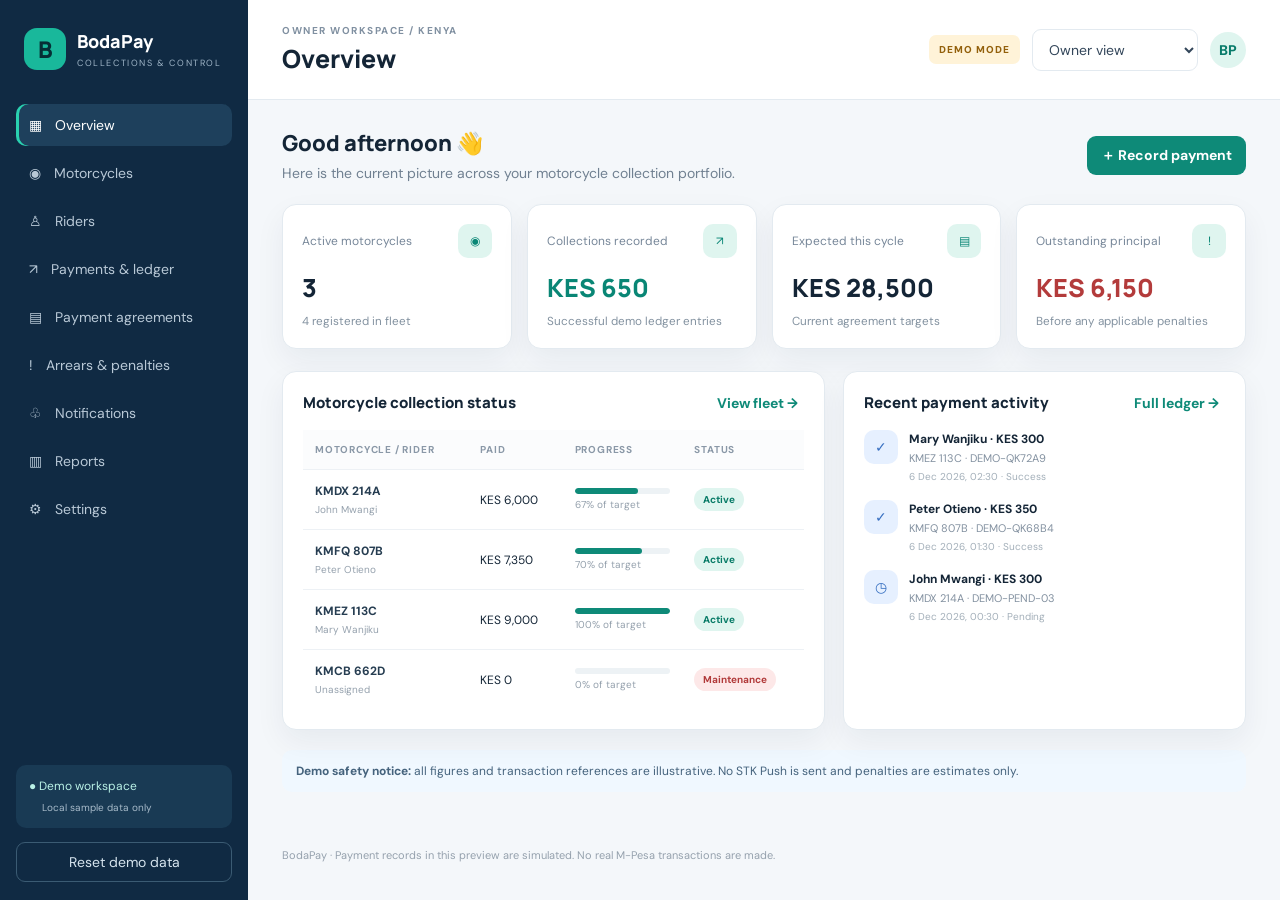
==== frontend/index.html @ 89fa3909 "Refresh BodaPay script cache version" ====
<!doctype html><html lang="en"><head><meta charset="utf-8"><meta name="viewport" content="width=device-width,initial-scale=1"><meta name="theme-color" content="#102a43"><title>BodaPay | Rider & Owner Management</title><link rel="manifest" href="manifest.webmanifest"><link rel="stylesheet" href="styles.css"></head><body><div class="app"><aside class="sidebar"><div class="brand"><span class="brand-icon">B</span><div><strong>BodaPay</strong><small>COLLECTIONS & CONTROL</small></div></div><nav><button class="nav active" data-page="overview">▦ <span>Overview</span></button><button class="nav" data-page="motorcycles">◉ <span>Motorcycles</span></button><button class="nav" data-page="riders">♙ <span>Riders</span></button><button class="nav" data-page="payments">↗ <span>Payments & ledger</span></button><button class="nav" data-page="agreements">▤ <span>Payment agreements</span></button><button class="nav" data-page="arrears">! <span>Arrears & penalties</span></button><button class="nav" data-page="notifications">♧ <span>Notifications</span></button><button class="nav" data-page="reports">▥ <span>Reports</span></button><button class="nav" data-page="settings">⚙ <span>Settings</span></button></nav><div class="sidebar-bottom"><div class="secure">● Demo workspace<br><small>Local sample data only</small></div><button id="resetDemo" class="reset">Reset demo data</button></div></aside><main class="main"><header class="topbar"><button class="menu" id="menu">☰</button><div><div class="eyebrow">OWNER WORKSPACE / KENYA</div><h1 id="pageTitle">Overview</h1></div><div class="top-actions"><span class="demo-pill">DEMO MODE</span><select id="roleSwitch" aria-label="Preview role"><option value="owner">Owner view</option><option value="rider">Rider view</option><option value="admin">Administrator view</option></select><div class="avatar">BP</div></div></header><section id="content" class="content"></section><footer>BodaPay · Payment records in this preview are simulated. No real M-Pesa transactions are made.</footer></main></div><div id="toast" class="toast" role="status"></div><dialog id="modal"><form method="dialog" id="modalForm"><div class="modal-head"><h2 id="modalTitle">Add record</h2><button class="icon-btn" value="cancel" aria-label="Close">×</button></div><div id="modalFields" class="modal-fields"></div><div class="modal-actions"><button class="btn secondary" value="cancel">Cancel</button><button class="btn primary" id="modalSave" value="default">Save record</button></div></form></dialog><script src="app-fixed.js?v=20261024-4"></script></body></html>
---- frontend/styles.css ----
@import url('https://fonts.googleapis.com/css2?family=DM+Sans:wght@400;500;600;700&family=Manrope:wght@400;500;600;700;800&display=swap');:root{--ink:#142536;--muted:#708091;--line:#e3eaf0;--bg:#f4f7fa;--white:#fff;--navy:#102a43;--teal:#0e8a78;--mint:#dff5ef;--amber:#fff0d3;--red:#fde8e8;--blue:#e6f0ff;--shadow:0 12px 30px rgba(16,42,67,.06)}*{box-sizing:border-box}body{margin:0;background:var(--bg);color:var(--ink);font:14px 'DM Sans',sans-serif}button,input,select,textarea{font:inherit}button{cursor:pointer}.app{display:flex;min-height:100vh}.sidebar{width:248px;flex-shrink:0;background:var(--navy);color:white;padding:28px 16px 18px;display:flex;flex-direction:column;gap:34px}.brand{display:flex;align-items:center;gap:11px;padding:0 8px}.brand-icon{width:42px;height:42px;border-radius:13px;background:#19b89b;color:#062e35;display:grid;place-items:center;font:800 23px Manrope}.brand strong{display:block;font:800 18px Manrope}.brand small{display:block;font-size:9px;letter-spacing:1.6px;color:#9fb5c7;margin-top:4px}.sidebar nav{display:grid;gap:6px}.nav{display:flex;align-items:center;gap:13px;text-align:left;border:0;border-radius:10px;background:transparent;color:#b9c9d7;padding:12px 13px}.nav:hover,.nav.active{background:#1e405c;color:#fff}.nav.active{box-shadow:inset 3px 0 #29d1b0}.sidebar-bottom{margin-top:auto;display:grid;gap:14px}.secure{background:#193a54;border-radius:10px;padding:13px;font-size:12px;color:#b9f1e6}.secure small{display:inline-block;margin:7px 0 0 13px;color:#a8bbca}.reset{border:1px solid #3b5b73;background:transparent;color:#d6e4ee;padding:10px;border-radius:9px}.main{min-width:0;flex:1}.topbar{min-height:100px;padding:20px 34px;background:#fff;border-bottom:1px solid var(--line);display:flex;align-items:center;gap:18px}.topbar h1{margin:4px 0 0;font:800 25px Manrope}.eyebrow{font-size:10px;letter-spacing:1.5px;color:#8090a1;font-weight:700}.top-actions{margin-left:auto;display:flex;align-items:center;gap:12px}.demo-pill{font-size:10px;font-weight:800;letter-spacing:1px;padding:8px 10px;border-radius:7px;background:#fff3d8;color:#93600b}.top-actions select{border:1px solid var(--line);background:white;border-radius:9px;padding:10px 12px;color:#33465a}.avatar{width:36px;height:36px;display:grid;place-items:center;border-radius:50%;background:#dff5ef;color:#087b6a;font-weight:800}.menu{display:none;border:0;background:transparent;font-size:20px}.content{padding:28px 34px;max-width:1500px;margin:auto}footer{padding:10px 34px 22px;color:#95a1ad;font-size:11px}.welcome{display:flex;justify-content:space-between;align-items:center;margin-bottom:22px;gap:16px}.welcome h2{font:800 22px Manrope;margin:0 0 6px}.welcome p{margin:0;color:var(--muted)}.btn{border:0;border-radius:9px;padding:10px 14px;font-weight:700}.primary{background:var(--teal);color:white}.primary:hover{background:#097663}.secondary{background:#eef3f7;color:#33495d;border:1px solid var(--line)}.danger{background:#fff0f0;color:#b33636;border:1px solid #f7d4d4}.cards{display:grid;grid-template-columns:repeat(4,minmax(0,1fr));gap:15px;margin-bottom:22px}.stat,.panel{background:#fff;border:1px solid var(--line);border-radius:14px;box-shadow:var(--shadow)}.stat{padding:19px}.stat-head{display:flex;justify-content:space-between;align-items:center;color:#778799;font-size:12px}.stat-icon{width:34px;height:34px;border-radius:10px;display:grid;place-items:center;background:var(--mint);color:#098675}.stat strong{display:block;font:800 25px Manrope;margin:12px 0 6px}.stat small{color:#8392a0}.positive{color:#098675!important}.negative{color:#b33b3b!important}.grid2{display:grid;grid-template-columns:1.35fr 1fr;gap:18px;margin-bottom:20px}.panel{padding:20px;min-width:0}.panel-head{display:flex;align-items:center;justify-content:space-between;gap:10px;margin-bottom:17px}.panel h3{margin:0;font:800 15px Manrope}.panel-sub{color:#81909f;font-size:12px;margin-top:5px}.text-link{background:transparent;border:0;color:var(--teal);font-weight:700}.bars{height:174px;display:flex;align-items:end;gap:13px;padding:10px 5px 0;border-bottom:1px solid var(--line)}.bar-item{flex:1;display:flex;flex-direction:column;align-items:center;justify-content:end;height:100%;gap:8px;color:#8795a4;font-size:10px}.bar-stack{height:calc(100% - 25px);width:100%;display:flex;align-items:end;justify-content:center;gap:4px}.bar{width:24%;min-width:9px;border-radius:5px 5px 0 0;background:#b8eadf}.bar.strong{background:var(--teal)}.legend{display:flex;gap:16px;margin-top:13px;font-size:11px;color:#7b8a99}.dot{display:inline-block;width:8px;height:8px;border-radius:50%;background:var(--teal);margin-right:5px}.dot.pale{background:#b8eadf}.activity{display:grid;gap:17px}.activity-row{display:flex;gap:11px;align-items:flex-start}.activity-icon{width:34px;height:34px;border-radius:10px;display:grid;place-items:center;flex-shrink:0;background:var(--blue);color:#356ec0}.activity-row strong{display:block;font-size:12px;margin:1px 0 4px}.activity-row p{margin:0;color:#8391a0;font-size:11px}.activity-row time{display:block;color:#a3afb9;font-size:10px;margin-top:5px}.table-wrap{overflow:auto}table{border-collapse:collapse;width:100%;white-space:nowrap}th{text-align:left;color:#8a98a7;font-size:10px;letter-spacing:.8px;text-transform:uppercase;font-weight:700;background:#fbfcfd}td,th{padding:13px 12px;border-bottom:1px solid #edf1f5}td{font-size:12px}tbody tr:last-child td{border-bottom:0}.cell-title{font-weight:700;color:#263d51}.cell-sub{color:#95a1ad;font-size:10px;margin-top:4px}.status{display:inline-flex;align-items:center;border-radius:20px;padding:5px 9px;font-weight:700;font-size:10px}.status.paid,.status.active,.status.success{background:var(--mint);color:#087b67}.status.pending,.status.due{background:var(--amber);color:#94620b}.status.failed,.status.overdue,.status.inactive{background:var(--red);color:#b13a3a}.toolbar{display:flex;gap:10px;align-items:center;flex-wrap:wrap;margin-bottom:16px}.search{min-width:180px;flex:1;max-width:330px;border:1px solid var(--line);padding:11px 13px;border-radius:9px;background:#fff}.filter{border:1px solid var(--line);background:#fff;padding:10px;border-radius:9px;color:#536679}.notice{padding:13px 14px;border-radius:10px;background:#f0f8ff;color:#45637d;font-size:12px;margin-bottom:18px}.empty{text-align:center;padding:32px;color:#8794a2}.progress{background:#edf2f5;height:6px;border-radius:20px;overflow:hidden;min-width:80px}.progress span{display:block;height:100%;background:var(--teal);border-radius:20px}.split{display:grid;grid-template-columns:1fr 1fr;gap:16px}.field{display:grid;gap:7px;margin-bottom:13px}.field label{font-size:12px;font-weight:700;color:#4d6072}.field input,.field select,.field textarea{border:1px solid #dce5eb;border-radius:8px;padding:11px;background:white;min-width:0;width:100%;color:#243b50}.field textarea{min-height:80px;resize:vertical}.settings-row{display:flex;justify-content:space-between;gap:18px;align-items:center;padding:15px 0;border-bottom:1px solid #edf1f5}.settings-row:last-child{border:0}.settings-row strong{display:block;font-size:13px}.settings-row p{margin:5px 0 0;color:#8693a1;font-size:11px}.modal-head{display:flex;justify-content:space-between;align-items:center}.modal-head h2{font:800 20px Manrope;margin:0}.icon-btn{border:0;background:#eff3f6;border-radius:8px;font-size:20px;width:34px;height:34px}.modal-fields{padding:20px 0}.modal-actions{display:flex;justify-content:flex-end;gap:10px}dialog{width:min(540px,calc(100vw - 26px));border:1px solid var(--line);border-radius:15px;padding:22px;box-shadow:0 24px 80px #13293c44}dialog::backdrop{background:#102a4377}.toast{position:fixed;bottom:24px;right:24px;max-width:340px;background:#173d53;color:white;padding:13px 17px;border-radius:10px;box-shadow:var(--shadow);display:none;z-index:10}.toast.show{display:block}.role-note{display:inline-block;background:#f1f5f8;border-radius:7px;padding:7px 9px;color:#667c8d;font-size:11px;margin-left:8px}.mini-kpi{display:flex;justify-content:space-between;gap:12px;padding:12px 0;border-bottom:1px solid #edf1f5}.mini-kpi:last-child{border:0}.receipt{max-width:520px;margin:auto;padding:25px;border:1px dashed #b8c6d0;border-radius:12px}.receipt h2{text-align:center}.receipt p{display:flex;justify-content:space-between;border-bottom:1px dotted #d6dfe6;padding:10px 0}.receipt b{font-weight:700}@media(max-width:1100px){.cards{grid-template-columns:repeat(2,minmax(0,1fr))}.grid2{grid-template-columns:1fr}.content{padding:24px}.topbar{padding:18px 24px}}@media(max-width:760px){.sidebar{position:fixed;z-index:5;top:0;bottom:0;left:-260px;transition:left .2s;box-shadow:10px 0 40px #102a4333}.sidebar.open{left:0}.menu{display:block}.topbar{height:auto;min-height:82px;padding:16px;gap:10px}.topbar h1{font-size:20px}.eyebrow{font-size:8px}.top-actions{gap:7px}.demo-pill{display:none}.top-actions select{max-width:125px;padding:8px;font-size:11px}.avatar{display:none}.content{padding:18px 14px}.welcome{align-items:flex-start;flex-direction:column}.cards{gap:10px}.stat{padding:14px}.stat strong{font-size:20px}.stat-head{font-size:10px}.stat-icon{width:29px;height:29px}.panel{padding:15px}.split{grid-template-columns:1fr}.footer,footer{padding:10px 14px 20px}.role-note{display:block;margin:8px 0 0}.bar-item{font-size:9px}}@media print{.sidebar,.topbar,.toolbar,.welcome>button,footer,.btn,.text-link{display:none!important}.content{padding:0}.panel,.stat{box-shadow:none;break-inside:avoid}.app{display:block}.main{width:100%}}
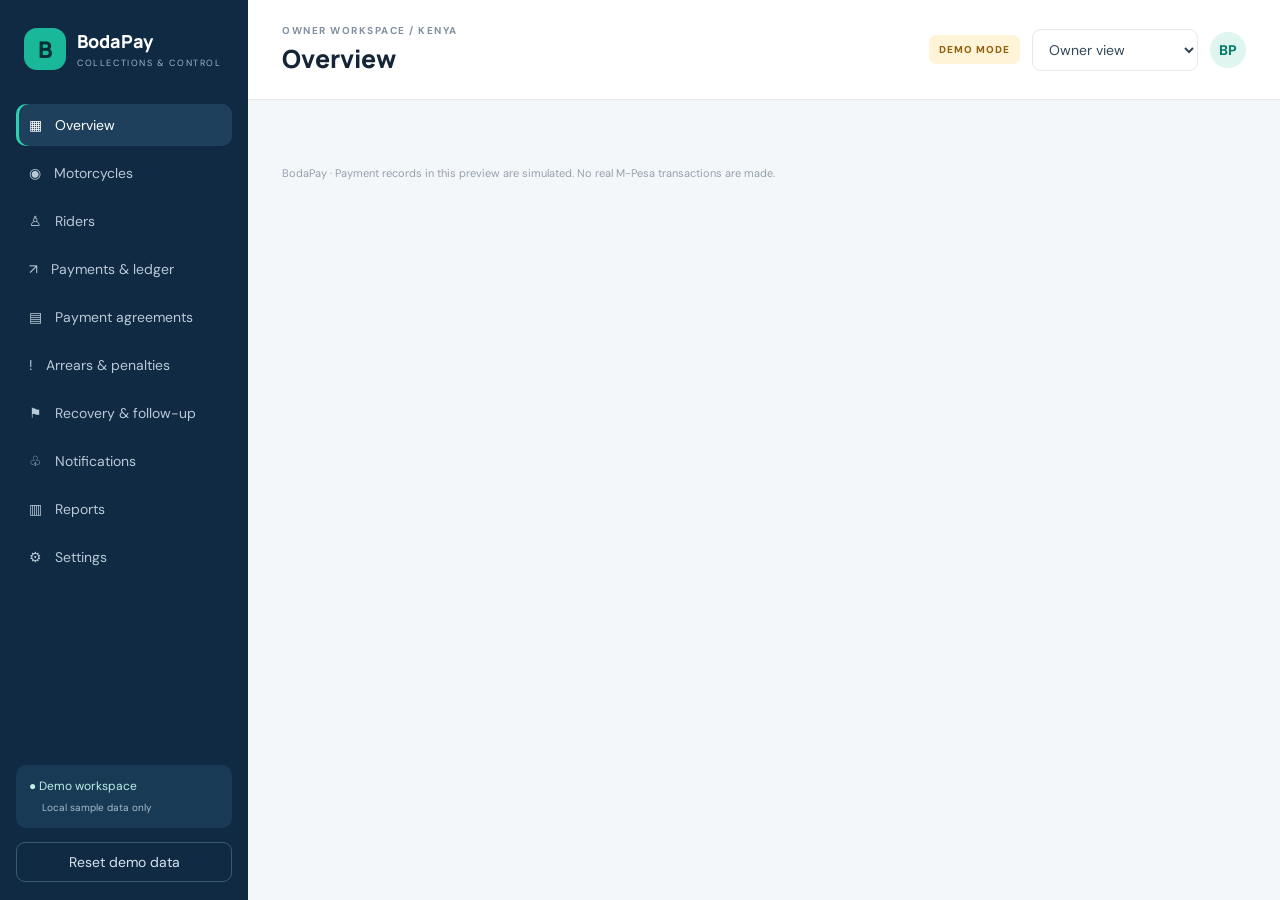
==== commit cf502303: "Complete demo recovery and follow-up workflow" ====
--- a/frontend/index.html
+++ b/frontend/index.html
@@ -1 +1 @@
-<!doctype html><html lang="en"><head><meta charset="utf-8"><meta name="viewport" content="width=device-width,initial-scale=1"><meta name="theme-color" content="#102a43"><title>BodaPay | Rider & Owner Management</title><link rel="manifest" href="manifest.webmanifest"><link rel="stylesheet" href="styles.css"></head><body><div class="app"><aside class="sidebar"><div class="brand"><span class="brand-icon">B</span><div><strong>BodaPay</strong><small>COLLECTIONS & CONTROL</small></div></div><nav><button class="nav active" data-page="overview">▦ <span>Overview</span></button><button class="nav" data-page="motorcycles">◉ <span>Motorcycles</span></button><button class="nav" data-page="riders">♙ <span>Riders</span></button><button class="nav" data-page="payments">↗ <span>Payments & ledger</span></button><button class="nav" data-page="agreements">▤ <span>Payment agreements</span></button><button class="nav" data-page="arrears">! <span>Arrears & penalties</span></button><button class="nav" data-page="notifications">♧ <span>Notifications</span></button><button class="nav" data-page="reports">▥ <span>Reports</span></button><button class="nav" data-page="settings">⚙ <span>Settings</span></button></nav><div class="sidebar-bottom"><div class="secure">● Demo workspace<br><small>Local sample data only</small></div><button id="resetDemo" class="reset">Reset demo data</button></div></aside><main class="main"><header class="topbar"><button class="menu" id="menu">☰</button><div><div class="eyebrow">OWNER WORKSPACE / KENYA</div><h1 id="pageTitle">Overview</h1></div><div class="top-actions"><span class="demo-pill">DEMO MODE</span><select id="roleSwitch" aria-label="Preview role"><option value="owner">Owner view</option><option value="rider">Rider view</option><option value="admin">Administrator view</option></select><div class="avatar">BP</div></div></header><section id="content" class="content"></section><footer>BodaPay · Payment records in this preview are simulated. No real M-Pesa transactions are made.</footer></main></div><div id="toast" class="toast" role="status"></div><dialog id="modal"><form method="dialog" id="modalForm"><div class="modal-head"><h2 id="modalTitle">Add record</h2><button class="icon-btn" value="cancel" aria-label="Close">×</button></div><div id="modalFields" class="modal-fields"></div><div class="modal-actions"><button class="btn secondary" value="cancel">Cancel</button><button class="btn primary" id="modalSave" value="default">Save record</button></div></form></dialog><script src="app-fixed.js?v=20261024-4"></script></body></html>+<!doctype html><html lang="en"><head><meta charset="utf-8"><meta name="viewport" content="width=device-width,initial-scale=1"><meta name="theme-color" content="#102a43"><title>BodaPay | Rider & Owner Management</title><link rel="manifest" href="manifest.webmanifest"><link rel="stylesheet" href="styles.css"></head><body><div class="app"><aside class="sidebar"><div class="brand"><span class="brand-icon">B</span><div><strong>BodaPay</strong><small>COLLECTIONS & CONTROL</small></div></div><nav><button class="nav active" data-page="overview">▦ <span>Overview</span></button><button class="nav" data-page="motorcycles">◉ <span>Motorcycles</span></button><button class="nav" data-page="riders">♙ <span>Riders</span></button><button class="nav" data-page="payments">↗ <span>Payments & ledger</span></button><button class="nav" data-page="agreements">▤ <span>Payment agreements</span></button><button class="nav" data-page="arrears">! <span>Arrears & penalties</span></button><button class="nav" data-page="recovery">⚑ <span>Recovery & follow-up</span></button><button class="nav" data-page="notifications">♧ <span>Notifications</span></button><button class="nav" data-page="reports">▥ <span>Reports</span></button><button class="nav" data-page="settings">⚙ <span>Settings</span></button></nav><div class="sidebar-bottom"><div class="secure">● Demo workspace<br><small>Local sample data only</small></div><button id="resetDemo" class="reset">Reset demo data</button></div></aside><main class="main"><header class="topbar"><button class="menu" id="menu">☰</button><div><div class="eyebrow">OWNER WORKSPACE / KENYA</div><h1 id="pageTitle">Overview</h1></div><div class="top-actions"><span class="demo-pill">DEMO MODE</span><select id="roleSwitch" aria-label="Preview role"><option value="owner">Owner view</option><option value="rider">Rider view</option><option value="admin">Administrator view</option></select><div class="avatar">BP</div></div></header><section id="content" class="content"></section><footer>BodaPay · Payment records in this preview are simulated. No real M-Pesa transactions are made.</footer></main></div><div id="toast" class="toast" role="status"></div><dialog id="modal"><form method="dialog" id="modalForm"><div class="modal-head"><h2 id="modalTitle">Add record</h2><button class="icon-btn" value="cancel" aria-label="Close">×</button></div><div id="modalFields" class="modal-fields"></div><div class="modal-actions"><button class="btn secondary" value="cancel">Cancel</button><button class="btn primary" id="modalSave" value="default">Save record</button></div></form></dialog><script src="app-fixed.js?v=20261024-7"></script></body></html>
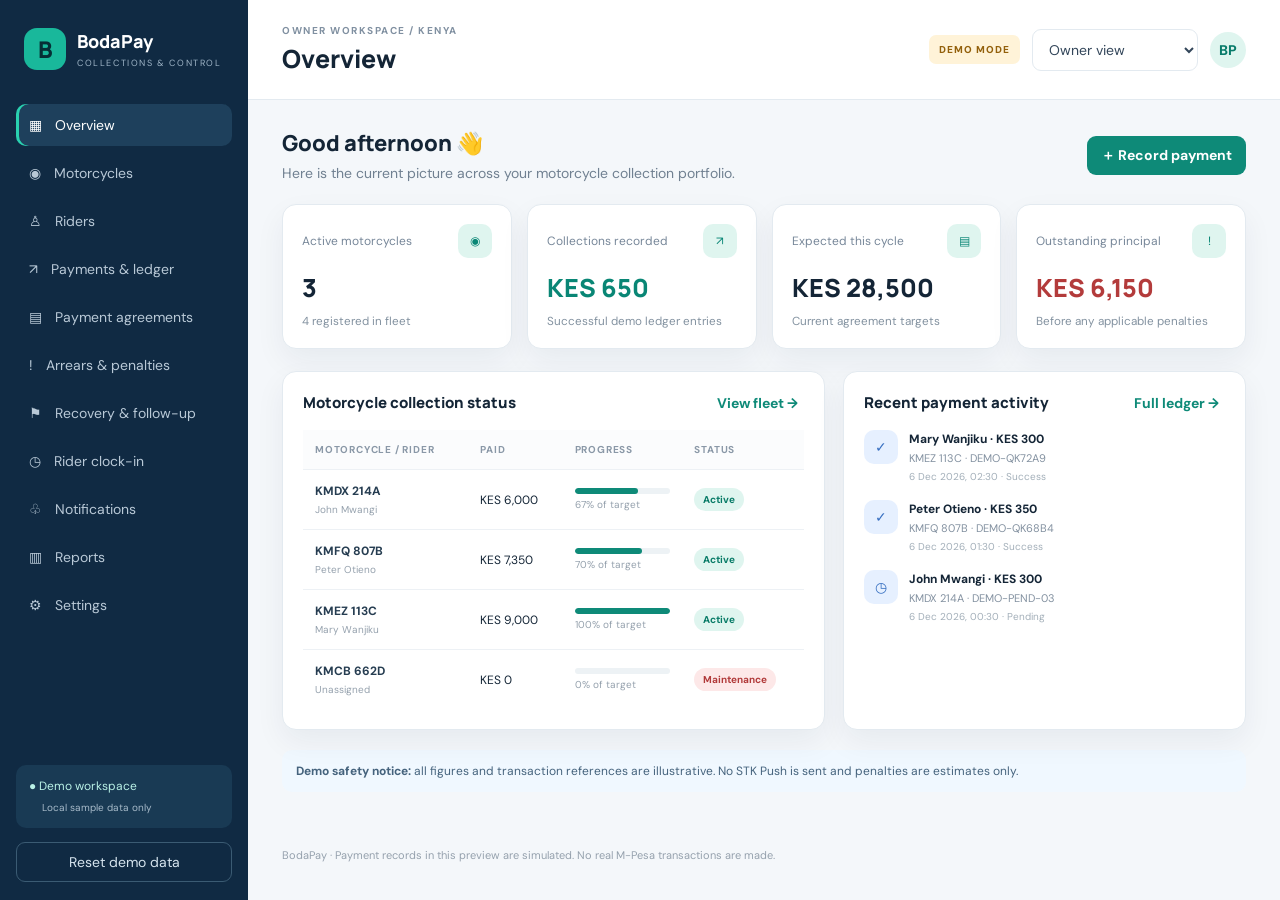
==== commit bee67a2d: "Add rider clock-in and clock-out demo attendance" ====
--- a/frontend/index.html
+++ b/frontend/index.html
@@ -1 +1 @@
-<!doctype html><html lang="en"><head><meta charset="utf-8"><meta name="viewport" content="width=device-width,initial-scale=1"><meta name="theme-color" content="#102a43"><title>BodaPay | Rider & Owner Management</title><link rel="manifest" href="manifest.webmanifest"><link rel="stylesheet" href="styles.css"></head><body><div class="app"><aside class="sidebar"><div class="brand"><span class="brand-icon">B</span><div><strong>BodaPay</strong><small>COLLECTIONS & CONTROL</small></div></div><nav><button class="nav active" data-page="overview">▦ <span>Overview</span></button><button class="nav" data-page="motorcycles">◉ <span>Motorcycles</span></button><button class="nav" data-page="riders">♙ <span>Riders</span></button><button class="nav" data-page="payments">↗ <span>Payments & ledger</span></button><button class="nav" data-page="agreements">▤ <span>Payment agreements</span></button><button class="nav" data-page="arrears">! <span>Arrears & penalties</span></button><button class="nav" data-page="recovery">⚑ <span>Recovery & follow-up</span></button><button class="nav" data-page="notifications">♧ <span>Notifications</span></button><button class="nav" data-page="reports">▥ <span>Reports</span></button><button class="nav" data-page="settings">⚙ <span>Settings</span></button></nav><div class="sidebar-bottom"><div class="secure">● Demo workspace<br><small>Local sample data only</small></div><button id="resetDemo" class="reset">Reset demo data</button></div></aside><main class="main"><header class="topbar"><button class="menu" id="menu">☰</button><div><div class="eyebrow">OWNER WORKSPACE / KENYA</div><h1 id="pageTitle">Overview</h1></div><div class="top-actions"><span class="demo-pill">DEMO MODE</span><select id="roleSwitch" aria-label="Preview role"><option value="owner">Owner view</option><option value="rider">Rider view</option><option value="admin">Administrator view</option></select><div class="avatar">BP</div></div></header><section id="content" class="content"></section><footer>BodaPay · Payment records in this preview are simulated. No real M-Pesa transactions are made.</footer></main></div><div id="toast" class="toast" role="status"></div><dialog id="modal"><form method="dialog" id="modalForm"><div class="modal-head"><h2 id="modalTitle">Add record</h2><button class="icon-btn" value="cancel" aria-label="Close">×</button></div><div id="modalFields" class="modal-fields"></div><div class="modal-actions"><button class="btn secondary" value="cancel">Cancel</button><button class="btn primary" id="modalSave" value="default">Save record</button></div></form></dialog><script src="app-fixed.js?v=20261024-7"></script></body></html>+<!doctype html><html lang="en"><head><meta charset="utf-8"><meta name="viewport" content="width=device-width,initial-scale=1"><meta name="theme-color" content="#102a43"><title>BodaPay | Rider & Owner Management</title><link rel="manifest" href="manifest.webmanifest"><link rel="stylesheet" href="styles.css"></head><body><div class="app"><aside class="sidebar"><div class="brand"><span class="brand-icon">B</span><div><strong>BodaPay</strong><small>COLLECTIONS & CONTROL</small></div></div><nav><button class="nav active" data-page="overview">▦ <span>Overview</span></button><button class="nav" data-page="motorcycles">◉ <span>Motorcycles</span></button><button class="nav" data-page="riders">♙ <span>Riders</span></button><button class="nav" data-page="payments">↗ <span>Payments & ledger</span></button><button class="nav" data-page="agreements">▤ <span>Payment agreements</span></button><button class="nav" data-page="arrears">! <span>Arrears & penalties</span></button><button class="nav" data-page="recovery">⚑ <span>Recovery & follow-up</span></button><button class="nav" data-page="attendance">◷ <span>Rider clock-in</span></button><button class="nav" data-page="notifications">♧ <span>Notifications</span></button><button class="nav" data-page="reports">▥ <span>Reports</span></button><button class="nav" data-page="settings">⚙ <span>Settings</span></button></nav><div class="sidebar-bottom"><div class="secure">● Demo workspace<br><small>Local sample data only</small></div><button id="resetDemo" class="reset">Reset demo data</button></div></aside><main class="main"><header class="topbar"><button class="menu" id="menu">☰</button><div><div class="eyebrow">OWNER WORKSPACE / KENYA</div><h1 id="pageTitle">Overview</h1></div><div class="top-actions"><span class="demo-pill">DEMO MODE</span><select id="roleSwitch" aria-label="Preview role"><option value="owner">Owner view</option><option value="rider">Rider view</option><option value="admin">Administrator view</option></select><div class="avatar">BP</div></div></header><section id="content" class="content"></section><footer>BodaPay · Payment records in this preview are simulated. No real M-Pesa transactions are made.</footer></main></div><div id="toast" class="toast" role="status"></div><dialog id="modal"><form method="dialog" id="modalForm"><div class="modal-head"><h2 id="modalTitle">Add record</h2><button class="icon-btn" value="cancel" aria-label="Close">×</button></div><div id="modalFields" class="modal-fields"></div><div class="modal-actions"><button class="btn secondary" value="cancel">Cancel</button><button class="btn primary" id="modalSave" value="default">Save record</button></div></form></dialog><script src="app-fixed.js?v=20261024-8"></script></body></html>
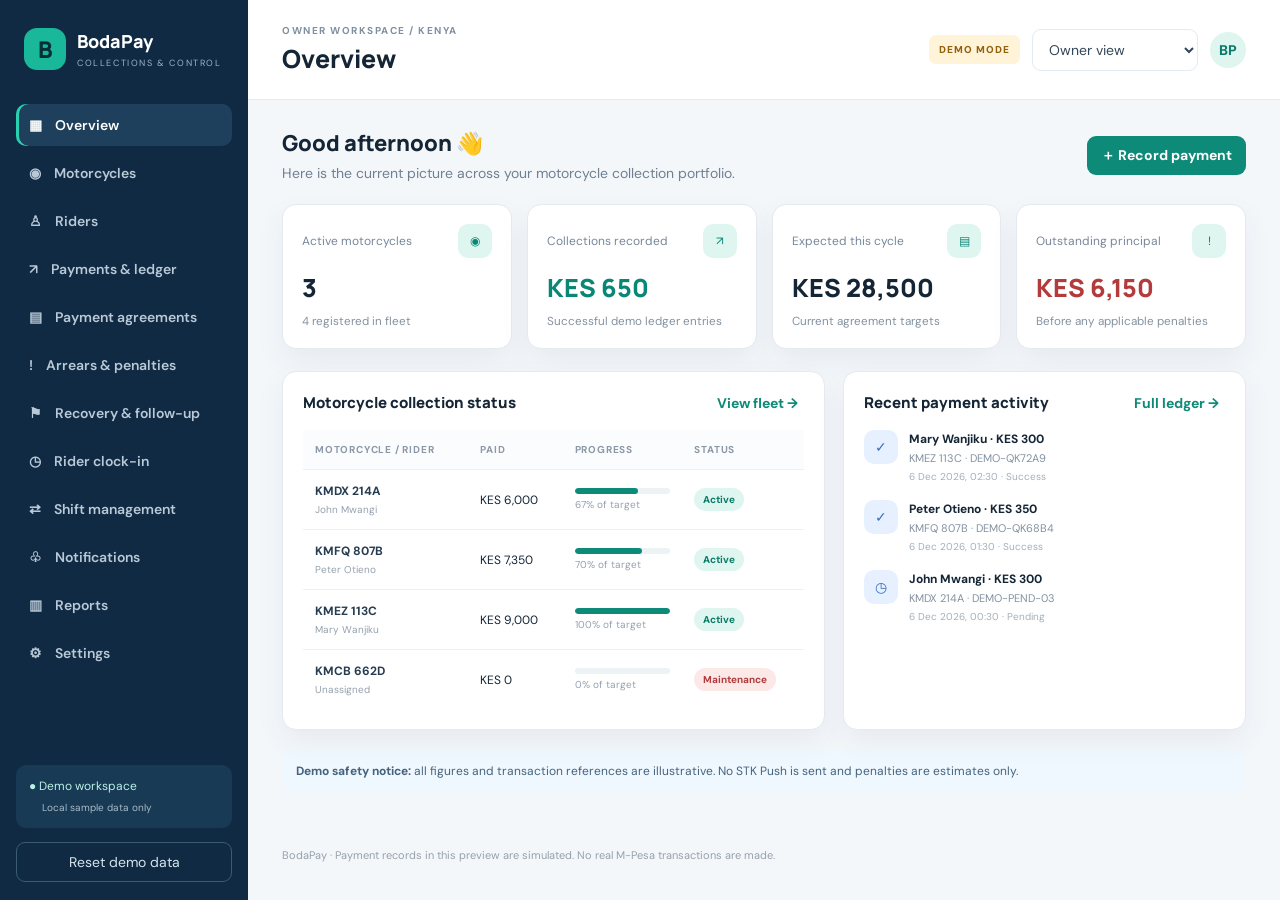
==== commit e4501de3: "Fix modal controls and add rider shift management" ====
--- a/frontend/index.html
+++ b/frontend/index.html
@@ -1 +1 @@
-<!doctype html><html lang="en"><head><meta charset="utf-8"><meta name="viewport" content="width=device-width,initial-scale=1"><meta name="theme-color" content="#102a43"><title>BodaPay | Rider & Owner Management</title><link rel="manifest" href="manifest.webmanifest"><link rel="stylesheet" href="styles.css"></head><body><div class="app"><aside class="sidebar"><div class="brand"><span class="brand-icon">B</span><div><strong>BodaPay</strong><small>COLLECTIONS & CONTROL</small></div></div><nav><button class="nav active" data-page="overview">▦ <span>Overview</span></button><button class="nav" data-page="motorcycles">◉ <span>Motorcycles</span></button><button class="nav" data-page="riders">♙ <span>Riders</span></button><button class="nav" data-page="payments">↗ <span>Payments & ledger</span></button><button class="nav" data-page="agreements">▤ <span>Payment agreements</span></button><button class="nav" data-page="arrears">! <span>Arrears & penalties</span></button><button class="nav" data-page="recovery">⚑ <span>Recovery & follow-up</span></button><button class="nav" data-page="attendance">◷ <span>Rider clock-in</span></button><button class="nav" data-page="notifications">♧ <span>Notifications</span></button><button class="nav" data-page="reports">▥ <span>Reports</span></button><button class="nav" data-page="settings">⚙ <span>Settings</span></button></nav><div class="sidebar-bottom"><div class="secure">● Demo workspace<br><small>Local sample data only</small></div><button id="resetDemo" class="reset">Reset demo data</button></div></aside><main class="main"><header class="topbar"><button class="menu" id="menu">☰</button><div><div class="eyebrow">OWNER WORKSPACE / KENYA</div><h1 id="pageTitle">Overview</h1></div><div class="top-actions"><span class="demo-pill">DEMO MODE</span><select id="roleSwitch" aria-label="Preview role"><option value="owner">Owner view</option><option value="rider">Rider view</option><option value="admin">Administrator view</option></select><div class="avatar">BP</div></div></header><section id="content" class="content"></section><footer>BodaPay · Payment records in this preview are simulated. No real M-Pesa transactions are made.</footer></main></div><div id="toast" class="toast" role="status"></div><dialog id="modal"><form method="dialog" id="modalForm"><div class="modal-head"><h2 id="modalTitle">Add record</h2><button class="icon-btn" value="cancel" aria-label="Close">×</button></div><div id="modalFields" class="modal-fields"></div><div class="modal-actions"><button class="btn secondary" value="cancel">Cancel</button><button class="btn primary" id="modalSave" value="default">Save record</button></div></form></dialog><script src="app-fixed.js?v=20261024-8"></script></body></html>+<!doctype html><html lang="en"><head><meta charset="utf-8"><meta name="viewport" content="width=device-width,initial-scale=1"><meta name="theme-color" content="#102a43"><title>BodaPay | Rider & Owner Management</title><link rel="manifest" href="manifest.webmanifest"><link rel="stylesheet" href="styles.css"></head><body><div class="app"><aside class="sidebar"><div class="brand"><span class="brand-icon">B</span><div><strong>BodaPay</strong><small>COLLECTIONS & CONTROL</small></div></div><nav><button class="nav active" data-page="overview">▦ <span>Overview</span></button><button class="nav" data-page="motorcycles">◉ <span>Motorcycles</span></button><button class="nav" data-page="riders">♙ <span>Riders</span></button><button class="nav" data-page="payments">↗ <span>Payments & ledger</span></button><button class="nav" data-page="agreements">▤ <span>Payment agreements</span></button><button class="nav" data-page="arrears">! <span>Arrears & penalties</span></button><button class="nav" data-page="recovery">⚑ <span>Recovery & follow-up</span></button><button class="nav" data-page="attendance">◷ <span>Rider clock-in</span></button><button class="nav" data-page="shifts">⇄ <span>Shift management</span></button><button class="nav" data-page="notifications">♧ <span>Notifications</span></button><button class="nav" data-page="reports">▥ <span>Reports</span></button><button class="nav" data-page="settings">⚙ <span>Settings</span></button></nav><div class="sidebar-bottom"><div class="secure">● Demo workspace<br><small>Local sample data only</small></div><button id="resetDemo" class="reset">Reset demo data</button></div></aside><main class="main"><header class="topbar"><button class="menu" id="menu">☰</button><div><div class="eyebrow">OWNER WORKSPACE / KENYA</div><h1 id="pageTitle">Overview</h1></div><div class="top-actions"><span class="demo-pill">DEMO MODE</span><select id="roleSwitch" aria-label="Preview role"><option value="owner">Owner view</option><option value="rider">Rider view</option><option value="admin">Administrator view</option></select><div class="avatar">BP</div></div></header><section id="content" class="content"></section><footer>BodaPay · Payment records in this preview are simulated. No real M-Pesa transactions are made.</footer></main></div><div id="toast" class="toast" role="status"></div><dialog id="modal"><form method="dialog" id="modalForm"><div class="modal-head"><h2 id="modalTitle">Add record</h2><button type="button" class="icon-btn" onclick="closeModal()" aria-label="Close">×</button></div><div id="modalFields" class="modal-fields"></div><div class="modal-actions"><button type="button" class="btn secondary" onclick="closeModal()">Cancel</button><button class="btn primary" id="modalSave" value="default">Save record</button></div></form></dialog><script src="app-fixed.js?v=20261024-8"></script></body></html>
--- a/frontend/styles.css
+++ b/frontend/styles.css
@@ -1 +1,6 @@
-@import url('https://fonts.googleapis.com/css2?family=DM+Sans:wght@400;500;600;700&family=Manrope:wght@400;500;600;700;800&display=swap');:root{--ink:#142536;--muted:#708091;--line:#e3eaf0;--bg:#f4f7fa;--white:#fff;--navy:#102a43;--teal:#0e8a78;--mint:#dff5ef;--amber:#fff0d3;--red:#fde8e8;--blue:#e6f0ff;--shadow:0 12px 30px rgba(16,42,67,.06)}*{box-sizing:border-box}body{margin:0;background:var(--bg);color:var(--ink);font:14px 'DM Sans',sans-serif}button,input,select,textarea{font:inherit}button{cursor:pointer}.app{display:flex;min-height:100vh}.sidebar{width:248px;flex-shrink:0;background:var(--navy);color:white;padding:28px 16px 18px;display:flex;flex-direction:column;gap:34px}.brand{display:flex;align-items:center;gap:11px;padding:0 8px}.brand-icon{width:42px;height:42px;border-radius:13px;background:#19b89b;color:#062e35;display:grid;place-items:center;font:800 23px Manrope}.brand strong{display:block;font:800 18px Manrope}.brand small{display:block;font-size:9px;letter-spacing:1.6px;color:#9fb5c7;margin-top:4px}.sidebar nav{display:grid;gap:6px}.nav{display:flex;align-items:center;gap:13px;text-align:left;border:0;border-radius:10px;background:transparent;color:#b9c9d7;padding:12px 13px}.nav:hover,.nav.active{background:#1e405c;color:#fff}.nav.active{box-shadow:inset 3px 0 #29d1b0}.sidebar-bottom{margin-top:auto;display:grid;gap:14px}.secure{background:#193a54;border-radius:10px;padding:13px;font-size:12px;color:#b9f1e6}.secure small{display:inline-block;margin:7px 0 0 13px;color:#a8bbca}.reset{border:1px solid #3b5b73;background:transparent;color:#d6e4ee;padding:10px;border-radius:9px}.main{min-width:0;flex:1}.topbar{min-height:100px;padding:20px 34px;background:#fff;border-bottom:1px solid var(--line);display:flex;align-items:center;gap:18px}.topbar h1{margin:4px 0 0;font:800 25px Manrope}.eyebrow{font-size:10px;letter-spacing:1.5px;color:#8090a1;font-weight:700}.top-actions{margin-left:auto;display:flex;align-items:center;gap:12px}.demo-pill{font-size:10px;font-weight:800;letter-spacing:1px;padding:8px 10px;border-radius:7px;background:#fff3d8;color:#93600b}.top-actions select{border:1px solid var(--line);background:white;border-radius:9px;padding:10px 12px;color:#33465a}.avatar{width:36px;height:36px;display:grid;place-items:center;border-radius:50%;background:#dff5ef;color:#087b6a;font-weight:800}.menu{display:none;border:0;background:transparent;font-size:20px}.content{padding:28px 34px;max-width:1500px;margin:auto}footer{padding:10px 34px 22px;color:#95a1ad;font-size:11px}.welcome{display:flex;justify-content:space-between;align-items:center;margin-bottom:22px;gap:16px}.welcome h2{font:800 22px Manrope;margin:0 0 6px}.welcome p{margin:0;color:var(--muted)}.btn{border:0;border-radius:9px;padding:10px 14px;font-weight:700}.primary{background:var(--teal);color:white}.primary:hover{background:#097663}.secondary{background:#eef3f7;color:#33495d;border:1px solid var(--line)}.danger{background:#fff0f0;color:#b33636;border:1px solid #f7d4d4}.cards{display:grid;grid-template-columns:repeat(4,minmax(0,1fr));gap:15px;margin-bottom:22px}.stat,.panel{background:#fff;border:1px solid var(--line);border-radius:14px;box-shadow:var(--shadow)}.stat{padding:19px}.stat-head{display:flex;justify-content:space-between;align-items:center;color:#778799;font-size:12px}.stat-icon{width:34px;height:34px;border-radius:10px;display:grid;place-items:center;background:var(--mint);color:#098675}.stat strong{display:block;font:800 25px Manrope;margin:12px 0 6px}.stat small{color:#8392a0}.positive{color:#098675!important}.negative{color:#b33b3b!important}.grid2{display:grid;grid-template-columns:1.35fr 1fr;gap:18px;margin-bottom:20px}.panel{padding:20px;min-width:0}.panel-head{display:flex;align-items:center;justify-content:space-between;gap:10px;margin-bottom:17px}.panel h3{margin:0;font:800 15px Manrope}.panel-sub{color:#81909f;font-size:12px;margin-top:5px}.text-link{background:transparent;border:0;color:var(--teal);font-weight:700}.bars{height:174px;display:flex;align-items:end;gap:13px;padding:10px 5px 0;border-bottom:1px solid var(--line)}.bar-item{flex:1;display:flex;flex-direction:column;align-items:center;justify-content:end;height:100%;gap:8px;color:#8795a4;font-size:10px}.bar-stack{height:calc(100% - 25px);width:100%;display:flex;align-items:end;justify-content:center;gap:4px}.bar{width:24%;min-width:9px;border-radius:5px 5px 0 0;background:#b8eadf}.bar.strong{background:var(--teal)}.legend{display:flex;gap:16px;margin-top:13px;font-size:11px;color:#7b8a99}.dot{display:inline-block;width:8px;height:8px;border-radius:50%;background:var(--teal);margin-right:5px}.dot.pale{background:#b8eadf}.activity{display:grid;gap:17px}.activity-row{display:flex;gap:11px;align-items:flex-start}.activity-icon{width:34px;height:34px;border-radius:10px;display:grid;place-items:center;flex-shrink:0;background:var(--blue);color:#356ec0}.activity-row strong{display:block;font-size:12px;margin:1px 0 4px}.activity-row p{margin:0;color:#8391a0;font-size:11px}.activity-row time{display:block;color:#a3afb9;font-size:10px;margin-top:5px}.table-wrap{overflow:auto}table{border-collapse:collapse;width:100%;white-space:nowrap}th{text-align:left;color:#8a98a7;font-size:10px;letter-spacing:.8px;text-transform:uppercase;font-weight:700;background:#fbfcfd}td,th{padding:13px 12px;border-bottom:1px solid #edf1f5}td{font-size:12px}tbody tr:last-child td{border-bottom:0}.cell-title{font-weight:700;color:#263d51}.cell-sub{color:#95a1ad;font-size:10px;margin-top:4px}.status{display:inline-flex;align-items:center;border-radius:20px;padding:5px 9px;font-weight:700;font-size:10px}.status.paid,.status.active,.status.success{background:var(--mint);color:#087b67}.status.pending,.status.due{background:var(--amber);color:#94620b}.status.failed,.status.overdue,.status.inactive{background:var(--red);color:#b13a3a}.toolbar{display:flex;gap:10px;align-items:center;flex-wrap:wrap;margin-bottom:16px}.search{min-width:180px;flex:1;max-width:330px;border:1px solid var(--line);padding:11px 13px;border-radius:9px;background:#fff}.filter{border:1px solid var(--line);background:#fff;padding:10px;border-radius:9px;color:#536679}.notice{padding:13px 14px;border-radius:10px;background:#f0f8ff;color:#45637d;font-size:12px;margin-bottom:18px}.empty{text-align:center;padding:32px;color:#8794a2}.progress{background:#edf2f5;height:6px;border-radius:20px;overflow:hidden;min-width:80px}.progress span{display:block;height:100%;background:var(--teal);border-radius:20px}.split{display:grid;grid-template-columns:1fr 1fr;gap:16px}.field{display:grid;gap:7px;margin-bottom:13px}.field label{font-size:12px;font-weight:700;color:#4d6072}.field input,.field select,.field textarea{border:1px solid #dce5eb;border-radius:8px;padding:11px;background:white;min-width:0;width:100%;color:#243b50}.field textarea{min-height:80px;resize:vertical}.settings-row{display:flex;justify-content:space-between;gap:18px;align-items:center;padding:15px 0;border-bottom:1px solid #edf1f5}.settings-row:last-child{border:0}.settings-row strong{display:block;font-size:13px}.settings-row p{margin:5px 0 0;color:#8693a1;font-size:11px}.modal-head{display:flex;justify-content:space-between;align-items:center}.modal-head h2{font:800 20px Manrope;margin:0}.icon-btn{border:0;background:#eff3f6;border-radius:8px;font-size:20px;width:34px;height:34px}.modal-fields{padding:20px 0}.modal-actions{display:flex;justify-content:flex-end;gap:10px}dialog{width:min(540px,calc(100vw - 26px));border:1px solid var(--line);border-radius:15px;padding:22px;box-shadow:0 24px 80px #13293c44}dialog::backdrop{background:#102a4377}.toast{position:fixed;bottom:24px;right:24px;max-width:340px;background:#173d53;color:white;padding:13px 17px;border-radius:10px;box-shadow:var(--shadow);display:none;z-index:10}.toast.show{display:block}.role-note{display:inline-block;background:#f1f5f8;border-radius:7px;padding:7px 9px;color:#667c8d;font-size:11px;margin-left:8px}.mini-kpi{display:flex;justify-content:space-between;gap:12px;padding:12px 0;border-bottom:1px solid #edf1f5}.mini-kpi:last-child{border:0}.receipt{max-width:520px;margin:auto;padding:25px;border:1px dashed #b8c6d0;border-radius:12px}.receipt h2{text-align:center}.receipt p{display:flex;justify-content:space-between;border-bottom:1px dotted #d6dfe6;padding:10px 0}.receipt b{font-weight:700}@media(max-width:1100px){.cards{grid-template-columns:repeat(2,minmax(0,1fr))}.grid2{grid-template-columns:1fr}.content{padding:24px}.topbar{padding:18px 24px}}@media(max-width:760px){.sidebar{position:fixed;z-index:5;top:0;bottom:0;left:-260px;transition:left .2s;box-shadow:10px 0 40px #102a4333}.sidebar.open{left:0}.menu{display:block}.topbar{height:auto;min-height:82px;padding:16px;gap:10px}.topbar h1{font-size:20px}.eyebrow{font-size:8px}.top-actions{gap:7px}.demo-pill{display:none}.top-actions select{max-width:125px;padding:8px;font-size:11px}.avatar{display:none}.content{padding:18px 14px}.welcome{align-items:flex-start;flex-direction:column}.cards{gap:10px}.stat{padding:14px}.stat strong{font-size:20px}.stat-head{font-size:10px}.stat-icon{width:29px;height:29px}.panel{padding:15px}.split{grid-template-columns:1fr}.footer,footer{padding:10px 14px 20px}.role-note{display:block;margin:8px 0 0}.bar-item{font-size:9px}}@media print{.sidebar,.topbar,.toolbar,.welcome>button,footer,.btn,.text-link{display:none!important}.content{padding:0}.panel,.stat{box-shadow:none;break-inside:avoid}.app{display:block}.main{width:100%}}+@import url('https://fonts.googleapis.com/css2?family=DM+Sans:wght@400;500;600;700&family=Manrope:wght@400;500;600;700;800&display=swap');:root{--ink:#142536;--muted:#708091;--line:#e3eaf0;--bg:#f4f7fa;--white:#fff;--navy:#102a43;--teal:#0e8a78;--mint:#dff5ef;--amber:#fff0d3;--red:#fde8e8;--blue:#e6f0ff;--shadow:0 12px 30px rgba(16,42,67,.06)}*{box-sizing:border-box}body{margin:0;background:var(--bg);color:var(--ink);font:14px 'DM Sans',sans-serif}button,input,select,textarea{font:inherit}button{cursor:pointer}.app{display:flex;min-height:100vh}.sidebar{width:248px;flex-shrink:0;background:var(--navy);color:white;padding:28px 16px 18px;display:flex;flex-direction:column;gap:34px}.brand{display:flex;align-items:center;gap:11px;padding:0 8px}.brand-icon{width:42px;height:42px;border-radius:13px;background:#19b89b;color:#062e35;display:grid;place-items:center;font:800 23px Manrope}.brand strong{display:block;font:800 18px Manrope}.brand small{display:block;font-size:9px;letter-spacing:1.6px;color:#9fb5c7;margin-top:4px}.sidebar nav{display:grid;gap:6px}.nav{display:flex;align-items:center;gap:13px;text-align:left;border:0;border-radius:10px;background:transparent;color:#b9c9d7;padding:12px 13px}.nav:hover,.nav.active{background:#1e405c;color:#fff}.nav.active{box-shadow:inset 3px 0 #29d1b0}.sidebar-bottom{margin-top:auto;display:grid;gap:14px}.secure{background:#193a54;border-radius:10px;padding:13px;font-size:12px;color:#b9f1e6}.secure small{display:inline-block;margin:7px 0 0 13px;color:#a8bbca}.reset{border:1px solid #3b5b73;background:transparent;color:#d6e4ee;padding:10px;border-radius:9px}.main{min-width:0;flex:1}.topbar{min-height:100px;padding:20px 34px;background:#fff;border-bottom:1px solid var(--line);display:flex;align-items:center;gap:18px}.topbar h1{margin:4px 0 0;font:800 25px Manrope}.eyebrow{font-size:10px;letter-spacing:1.5px;color:#8090a1;font-weight:700}.top-actions{margin-left:auto;display:flex;align-items:center;gap:12px}.demo-pill{font-size:10px;font-weight:800;letter-spacing:1px;padding:8px 10px;border-radius:7px;background:#fff3d8;color:#93600b}.top-actions select{border:1px solid var(--line);background:white;border-radius:9px;padding:10px 12px;color:#33465a}.avatar{width:36px;height:36px;display:grid;place-items:center;border-radius:50%;background:#dff5ef;color:#087b6a;font-weight:800}.menu{display:none;border:0;background:transparent;font-size:20px}.content{padding:28px 34px;max-width:1500px;margin:auto}footer{padding:10px 34px 22px;color:#95a1ad;font-size:11px}.welcome{display:flex;justify-content:space-between;align-items:center;margin-bottom:22px;gap:16px}.welcome h2{font:800 22px Manrope;margin:0 0 6px}.welcome p{margin:0;color:var(--muted)}.btn{border:0;border-radius:9px;padding:10px 14px;font-weight:700}.primary{background:var(--teal);color:white}.primary:hover{background:#097663}.secondary{background:#eef3f7;color:#33495d;border:1px solid var(--line)}.danger{background:#fff0f0;color:#b33636;border:1px solid #f7d4d4}.cards{display:grid;grid-template-columns:repeat(4,minmax(0,1fr));gap:15px;margin-bottom:22px}.stat,.panel{background:#fff;border:1px solid var(--line);border-radius:14px;box-shadow:var(--shadow)}.stat{padding:19px}.stat-head{display:flex;justify-content:space-between;align-items:center;color:#778799;font-size:12px}.stat-icon{width:34px;height:34px;border-radius:10px;display:grid;place-items:center;background:var(--mint);color:#098675}.stat strong{display:block;font:800 25px Manrope;margin:12px 0 6px}.stat small{color:#8392a0}.positive{color:#098675!important}.negative{color:#b33b3b!important}.grid2{display:grid;grid-template-columns:1.35fr 1fr;gap:18px;margin-bottom:20px}.panel{padding:20px;min-width:0}.panel-head{display:flex;align-items:center;justify-content:space-between;gap:10px;margin-bottom:17px}.panel h3{margin:0;font:800 15px Manrope}.panel-sub{color:#81909f;font-size:12px;margin-top:5px}.text-link{background:transparent;border:0;color:var(--teal);font-weight:700}.bars{height:174px;display:flex;align-items:end;gap:13px;padding:10px 5px 0;border-bottom:1px solid var(--line)}.bar-item{flex:1;display:flex;flex-direction:column;align-items:center;justify-content:end;height:100%;gap:8px;color:#8795a4;font-size:10px}.bar-stack{height:calc(100% - 25px);width:100%;display:flex;align-items:end;justify-content:center;gap:4px}.bar{width:24%;min-width:9px;border-radius:5px 5px 0 0;background:#b8eadf}.bar.strong{background:var(--teal)}.legend{display:flex;gap:16px;margin-top:13px;font-size:11px;color:#7b8a99}.dot{display:inline-block;width:8px;height:8px;border-radius:50%;background:var(--teal);margin-right:5px}.dot.pale{background:#b8eadf}.activity{display:grid;gap:17px}.activity-row{display:flex;gap:11px;align-items:flex-start}.activity-icon{width:34px;height:34px;border-radius:10px;display:grid;place-items:center;flex-shrink:0;background:var(--blue);color:#356ec0}.activity-row strong{display:block;font-size:12px;margin:1px 0 4px}.activity-row p{margin:0;color:#8391a0;font-size:11px}.activity-row time{display:block;color:#a3afb9;font-size:10px;margin-top:5px}.table-wrap{overflow:auto}table{border-collapse:collapse;width:100%;white-space:nowrap}th{text-align:left;color:#8a98a7;font-size:10px;letter-spacing:.8px;text-transform:uppercase;font-weight:700;background:#fbfcfd}td,th{padding:13px 12px;border-bottom:1px solid #edf1f5}td{font-size:12px}tbody tr:last-child td{border-bottom:0}.cell-title{font-weight:700;color:#263d51}.cell-sub{color:#95a1ad;font-size:10px;margin-top:4px}.status{display:inline-flex;align-items:center;border-radius:20px;padding:5px 9px;font-weight:700;font-size:10px}.status.paid,.status.active,.status.success{background:var(--mint);color:#087b67}.status.pending,.status.due{background:var(--amber);color:#94620b}.status.failed,.status.overdue,.status.inactive{background:var(--red);color:#b13a3a}.toolbar{display:flex;gap:10px;align-items:center;flex-wrap:wrap;margin-bottom:16px}.search{min-width:180px;flex:1;max-width:330px;border:1px solid var(--line);padding:11px 13px;border-radius:9px;background:#fff}.filter{border:1px solid var(--line);background:#fff;padding:10px;border-radius:9px;color:#536679}.notice{padding:13px 14px;border-radius:10px;background:#f0f8ff;color:#45637d;font-size:12px;margin-bottom:18px}.empty{text-align:center;padding:32px;color:#8794a2}.progress{background:#edf2f5;height:6px;border-radius:20px;overflow:hidden;min-width:80px}.progress span{display:block;height:100%;background:var(--teal);border-radius:20px}.split{display:grid;grid-template-columns:1fr 1fr;gap:16px}.field{display:grid;gap:7px;margin-bottom:13px}.field label{font-size:12px;font-weight:700;color:#4d6072}.field input,.field select,.field textarea{border:1px solid #dce5eb;border-radius:8px;padding:11px;background:white;min-width:0;width:100%;color:#243b50}.field textarea{min-height:80px;resize:vertical}.settings-row{display:flex;justify-content:space-between;gap:18px;align-items:center;padding:15px 0;border-bottom:1px solid #edf1f5}.settings-row:last-child{border:0}.settings-row strong{display:block;font-size:13px}.settings-row p{margin:5px 0 0;color:#8693a1;font-size:11px}.modal-head{display:flex;justify-content:space-between;align-items:center}.modal-head h2{font:800 20px Manrope;margin:0}.icon-btn{border:0;background:#eff3f6;border-radius:8px;font-size:20px;width:34px;height:34px}.modal-fields{padding:20px 0}.modal-actions{display:flex;justify-content:flex-end;gap:10px}dialog{width:min(540px,calc(100vw - 26px));border:1px solid var(--line);border-radius:15px;padding:22px;box-shadow:0 24px 80px #13293c44}dialog::backdrop{background:#102a4377}.toast{position:fixed;bottom:24px;right:24px;max-width:340px;background:#173d53;color:white;padding:13px 17px;border-radius:10px;box-shadow:var(--shadow);display:none;z-index:10}.toast.show{display:block}.role-note{display:inline-block;background:#f1f5f8;border-radius:7px;padding:7px 9px;color:#667c8d;font-size:11px;margin-left:8px}.mini-kpi{display:flex;justify-content:space-between;gap:12px;padding:12px 0;border-bottom:1px solid #edf1f5}.mini-kpi:last-child{border:0}.receipt{max-width:520px;margin:auto;padding:25px;border:1px dashed #b8c6d0;border-radius:12px}.receipt h2{text-align:center}.receipt p{display:flex;justify-content:space-between;border-bottom:1px dotted #d6dfe6;padding:10px 0}.receipt b{font-weight:700}@media(max-width:1100px){.cards{grid-template-columns:repeat(2,minmax(0,1fr))}.grid2{grid-template-columns:1fr}.content{padding:24px}.topbar{padding:18px 24px}}@media(max-width:760px){.sidebar{position:fixed;z-index:5;top:0;bottom:0;left:-260px;transition:left .2s;box-shadow:10px 0 40px #102a4333}.sidebar.open{left:0}.menu{display:block}.topbar{height:auto;min-height:82px;padding:16px;gap:10px}.topbar h1{font-size:20px}.eyebrow{font-size:8px}.top-actions{gap:7px}.demo-pill{display:none}.top-actions select{max-width:125px;padding:8px;font-size:11px}.avatar{display:none}.content{padding:18px 14px}.welcome{align-items:flex-start;flex-direction:column}.cards{gap:10px}.stat{padding:14px}.stat strong{font-size:20px}.stat-head{font-size:10px}.stat-icon{width:29px;height:29px}.panel{padding:15px}.split{grid-template-columns:1fr}.footer,footer{padding:10px 14px 20px}.role-note{display:block;margin:8px 0 0}.bar-item{font-size:9px}}@media print{.sidebar,.topbar,.toolbar,.welcome>button,footer,.btn,.text-link{display:none!important}.content{padding:0}.panel,.stat{box-shadow:none;break-inside:avoid}.app{display:block}.main{width:100%}}
+/* Demo rider attendance */
+.status.on-duty{background:#dff5ef;color:#087f72}
+
+/* Shift management and reliable modal controls */
+.modal-actions button{min-width:96px}.icon-btn:focus-visible,.btn:focus-visible,.nav:focus-visible{outline:3px solid #67d9c2;outline-offset:2px}.nav{width:100%;font-weight:600}.sidebar nav{max-height:calc(100vh - 250px);overflow-y:auto;align-content:start}.sidebar nav::-webkit-scrollbar{width:5px}.sidebar nav::-webkit-scrollbar-thumb{background:#3b5b73;border-radius:8px}
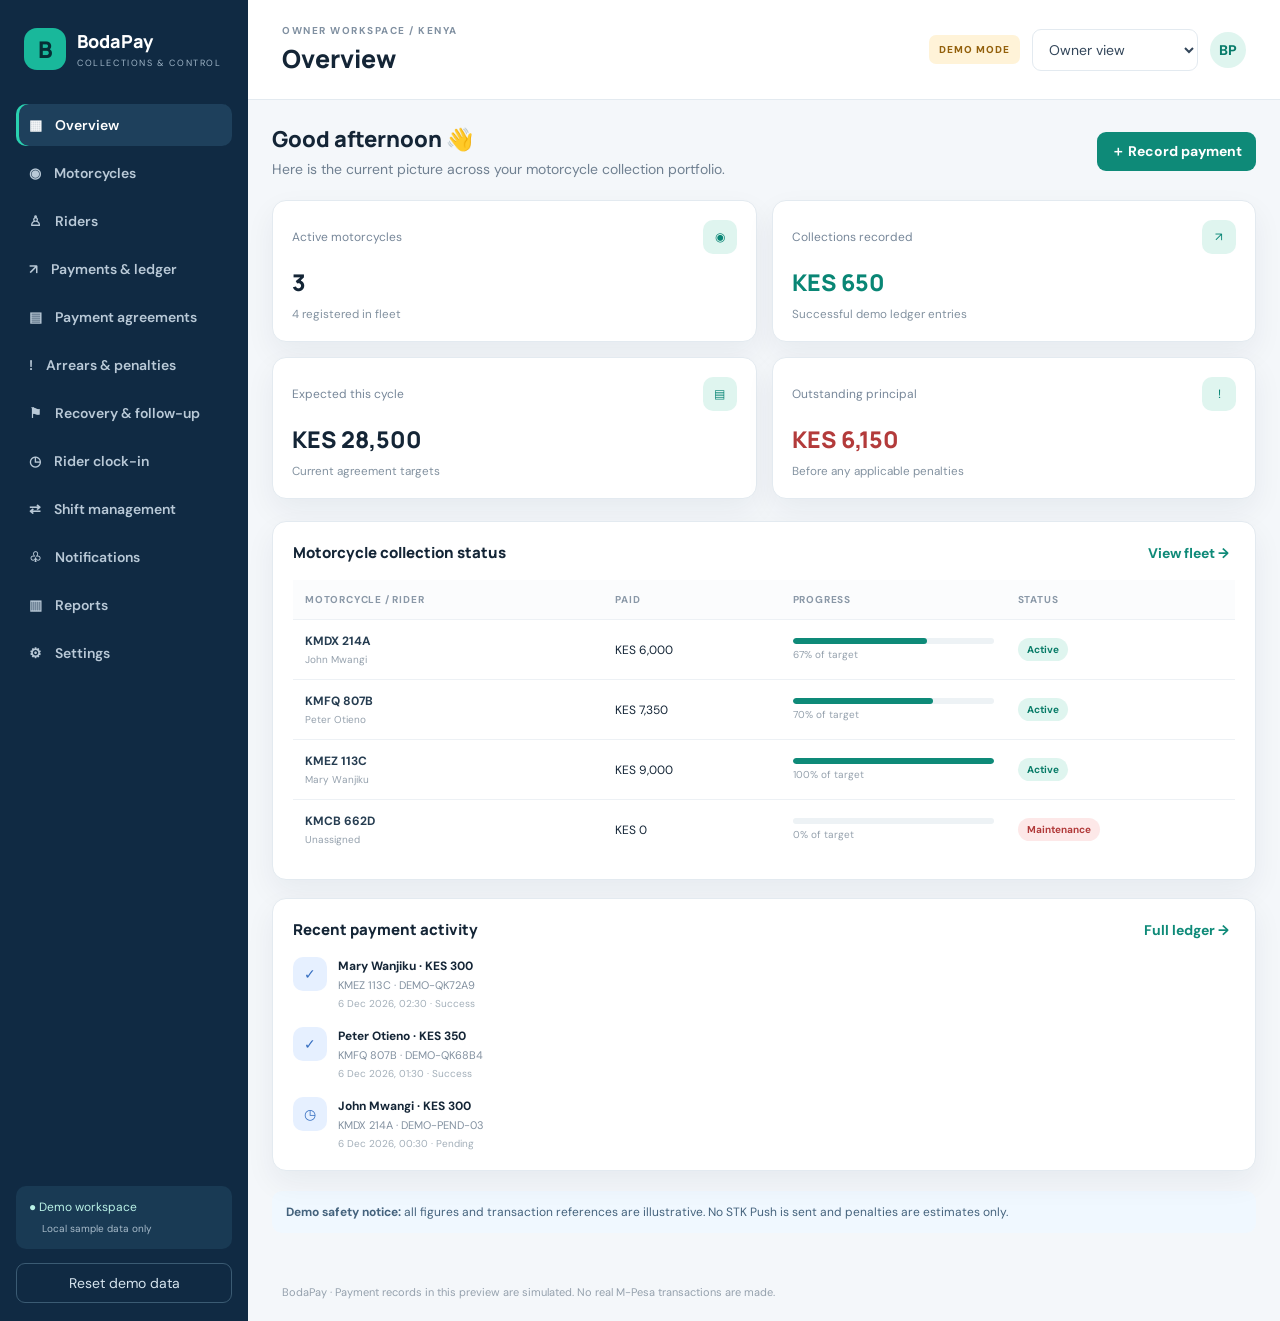
==== commit 59959362: "Refresh responsive stylesheet cache in dashboard entry points" ====
--- a/frontend/index.html
+++ b/frontend/index.html
@@ -1 +1 @@
-<!doctype html><html lang="en"><head><meta charset="utf-8"><meta name="viewport" content="width=device-width,initial-scale=1"><meta name="theme-color" content="#102a43"><title>BodaPay | Rider & Owner Management</title><link rel="manifest" href="manifest.webmanifest"><link rel="stylesheet" href="styles.css"></head><body><div class="app"><aside class="sidebar"><div class="brand"><span class="brand-icon">B</span><div><strong>BodaPay</strong><small>COLLECTIONS & CONTROL</small></div></div><nav><button class="nav active" data-page="overview">▦ <span>Overview</span></button><button class="nav" data-page="motorcycles">◉ <span>Motorcycles</span></button><button class="nav" data-page="riders">♙ <span>Riders</span></button><button class="nav" data-page="payments">↗ <span>Payments & ledger</span></button><button class="nav" data-page="agreements">▤ <span>Payment agreements</span></button><button class="nav" data-page="arrears">! <span>Arrears & penalties</span></button><button class="nav" data-page="recovery">⚑ <span>Recovery & follow-up</span></button><button class="nav" data-page="attendance">◷ <span>Rider clock-in</span></button><button class="nav" data-page="shifts">⇄ <span>Shift management</span></button><button class="nav" data-page="notifications">♧ <span>Notifications</span></button><button class="nav" data-page="reports">▥ <span>Reports</span></button><button class="nav" data-page="settings">⚙ <span>Settings</span></button></nav><div class="sidebar-bottom"><div class="secure">● Demo workspace<br><small>Local sample data only</small></div><button id="resetDemo" class="reset">Reset demo data</button></div></aside><main class="main"><header class="topbar"><button class="menu" id="menu">☰</button><div><div class="eyebrow">OWNER WORKSPACE / KENYA</div><h1 id="pageTitle">Overview</h1></div><div class="top-actions"><span class="demo-pill">DEMO MODE</span><select id="roleSwitch" aria-label="Preview role"><option value="owner">Owner view</option><option value="rider">Rider view</option><option value="admin">Administrator view</option></select><div class="avatar">BP</div></div></header><section id="content" class="content"></section><footer>BodaPay · Payment records in this preview are simulated. No real M-Pesa transactions are made.</footer></main></div><div id="toast" class="toast" role="status"></div><dialog id="modal"><form method="dialog" id="modalForm"><div class="modal-head"><h2 id="modalTitle">Add record</h2><button type="button" class="icon-btn" onclick="closeModal()" aria-label="Close">×</button></div><div id="modalFields" class="modal-fields"></div><div class="modal-actions"><button type="button" class="btn secondary" onclick="closeModal()">Cancel</button><button class="btn primary" id="modalSave" value="default">Save record</button></div></form></dialog><script src="app-fixed.js?v=20261024-8"></script></body></html>+<!doctype html><html lang="en"><head><meta charset="utf-8"><meta name="viewport" content="width=device-width,initial-scale=1"><meta name="theme-color" content="#102a43"><title>BodaPay | Rider & Owner Management</title><link rel="manifest" href="manifest.webmanifest"><link rel="stylesheet" href="styles.css?v=20261024-11"></head><body><div class="app"><aside class="sidebar"><div class="brand"><span class="brand-icon">B</span><div><strong>BodaPay</strong><small>COLLECTIONS & CONTROL</small></div></div><nav><button class="nav active" data-page="overview">▦ <span>Overview</span></button><button class="nav" data-page="motorcycles">◉ <span>Motorcycles</span></button><button class="nav" data-page="riders">♙ <span>Riders</span></button><button class="nav" data-page="payments">↗ <span>Payments & ledger</span></button><button class="nav" data-page="agreements">▤ <span>Payment agreements</span></button><button class="nav" data-page="arrears">! <span>Arrears & penalties</span></button><button class="nav" data-page="recovery">⚑ <span>Recovery & follow-up</span></button><button class="nav" data-page="attendance">◷ <span>Rider clock-in</span></button><button class="nav" data-page="shifts">⇄ <span>Shift management</span></button><button class="nav" data-page="notifications">♧ <span>Notifications</span></button><button class="nav" data-page="reports">▥ <span>Reports</span></button><button class="nav" data-page="settings">⚙ <span>Settings</span></button></nav><div class="sidebar-bottom"><div class="secure">● Demo workspace<br><small>Local sample data only</small></div><button id="resetDemo" class="reset">Reset demo data</button></div></aside><main class="main"><header class="topbar"><button class="menu" id="menu">☰</button><div><div class="eyebrow">OWNER WORKSPACE / KENYA</div><h1 id="pageTitle">Overview</h1></div><div class="top-actions"><span class="demo-pill">DEMO MODE</span><select id="roleSwitch" aria-label="Preview role"><option value="owner">Owner view</option><option value="rider">Rider view</option><option value="admin">Administrator view</option></select><div class="avatar">BP</div></div></header><section id="content" class="content"></section><footer>BodaPay · Payment records in this preview are simulated. No real M-Pesa transactions are made.</footer></main></div><div id="toast" class="toast" role="status"></div><dialog id="modal"><form method="dialog" id="modalForm"><div class="modal-head"><h2 id="modalTitle">Add record</h2><button type="button" class="icon-btn" onclick="closeModal()" aria-label="Close">×</button></div><div id="modalFields" class="modal-fields"></div><div class="modal-actions"><button type="button" class="btn secondary" onclick="closeModal()">Cancel</button><button class="btn primary" id="modalSave" value="default">Save record</button></div></form></dialog><script src="app-fixed.js?v=20261024-10"></script></body></html>
--- a/frontend/styles.css
+++ b/frontend/styles.css
@@ -4,3 +4,29 @@
 
 /* Shift management and reliable modal controls */
 .modal-actions button{min-width:96px}.icon-btn:focus-visible,.btn:focus-visible,.nav:focus-visible{outline:3px solid #67d9c2;outline-offset:2px}.nav{width:100%;font-weight:600}.sidebar nav{max-height:calc(100vh - 250px);overflow-y:auto;align-content:start}.sidebar nav::-webkit-scrollbar{width:5px}.sidebar nav::-webkit-scrollbar-thumb{background:#3b5b73;border-radius:8px}
+
+/* Responsive dashboard overflow fix */
+html,body{width:100%;max-width:100%;overflow-x:hidden}
+.app{width:100%;max-width:100%;min-width:0;overflow-x:clip}
+.sidebar{min-width:0;overflow-y:auto;overflow-x:hidden}
+.main{width:0;min-width:0;max-width:100%;overflow-x:clip}
+.topbar,.content,footer{min-width:0;max-width:100%}
+.topbar{flex-wrap:wrap}
+.top-actions{min-width:0;flex-wrap:wrap;max-width:100%}
+.content{width:100%;overflow-x:clip}
+.welcome{min-width:0;max-width:100%;flex-wrap:wrap}
+.welcome>div{min-width:0;max-width:100%}
+.welcome h2,.welcome p{overflow-wrap:anywhere}
+.cards{grid-template-columns:repeat(4,minmax(0,1fr));min-width:0}
+.stat{min-width:0;max-width:100%;overflow-wrap:anywhere}
+.stat strong{font-size:clamp(1.1rem,1.8vw,1.8rem);overflow-wrap:anywhere;word-break:break-word}
+.stat-head{gap:8px;min-width:0;flex-wrap:wrap}
+.grid2{grid-template-columns:minmax(0,1.35fr) minmax(0,1fr);min-width:0}
+.panel{min-width:0;max-width:100%}
+.panel-head{flex-wrap:wrap;min-width:0}
+.table-wrap{max-width:100%;overflow-x:auto;overscroll-behavior-x:contain}
+.toolbar{min-width:0;max-width:100%}
+@media(max-width:1350px){.cards{grid-template-columns:repeat(2,minmax(0,1fr))}.grid2{grid-template-columns:minmax(0,1fr)}.content{padding:24px}}
+@media(max-width:900px){.sidebar{width:248px}.topbar{padding:18px 22px}.content{padding:22px}.top-actions{margin-left:auto}}
+@media(max-width:760px){.main{width:100%;max-width:100%}.topbar{width:100%;padding:14px;align-items:flex-start}.top-actions{margin-left:auto;flex:1;justify-content:flex-end}.cards{grid-template-columns:repeat(2,minmax(0,1fr))}.grid2{grid-template-columns:minmax(0,1fr)}.content{padding:16px 12px}.welcome{gap:12px}.welcome .btn{max-width:100%;white-space:normal}.stat strong{font-size:clamp(1.05rem,5vw,1.35rem)}.panel{padding:13px}.toolbar>*{max-width:100%}.search{max-width:100%;min-width:0}}
+@media(max-width:420px){.cards{grid-template-columns:minmax(0,1fr)}.top-actions select{max-width:116px}.topbar h1{font-size:18px}.stat{padding:14px}}
